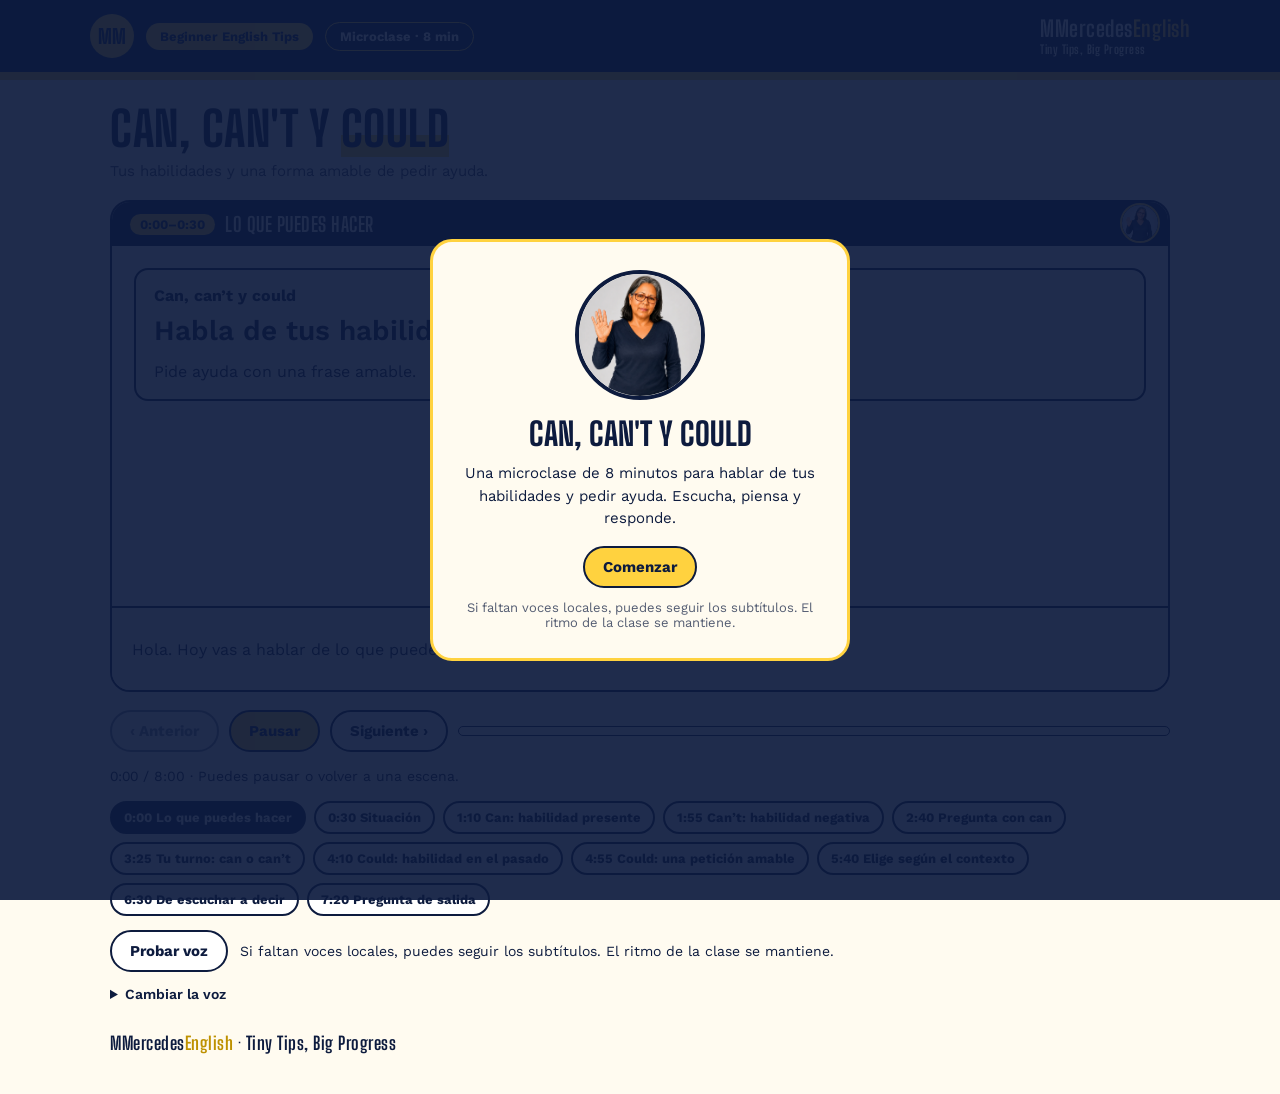
==== microclase-can-cant-could.html @ 2022a61c "Crear microclase Beginner de can, can't y could" ====
<!DOCTYPE html>
<html lang="es"><head><meta charset="UTF-8"><meta name="viewport" content="width=device-width,initial-scale=1">
<title>Microclase: Can, can't y could | MMercedesEnglish</title>
<meta name="description" content="Microclase Beginner de 8 minutos: habilidades con can y can't, y dos usos de could.">
<style>
  :root{
    --navy:#0D1B3E;
    --navy-2:#0D1B3E;
    --yellow:#FFD23F;
    --gold:#BE9100;
    --cream:#FFFBF0;
    --white:#FFFFFF;
  }
  *{box-sizing:border-box;margin:0;padding:0}
  body{
    font-family:'Work Sans',system-ui,sans-serif;
    background:var(--cream);
    color:var(--navy);
    min-height:100vh;
    display:flex;flex-direction:column;align-items:center;
    padding:0 0 40px;
  }
  .topbar{width:100%;background:var(--navy);border-bottom:8px solid var(--yellow);padding:14px 20px}
  .topbar-in{max-width:1100px;margin:0 auto;display:flex;align-items:center;gap:12px;flex-wrap:wrap}
  .mm{width:44px;height:44px;border-radius:50%;background:var(--yellow);color:var(--navy);
      display:grid;place-items:center;font:800 20px 'Big Shoulders Display',sans-serif;letter-spacing:.5px}
  .pill{background:var(--yellow);color:var(--navy);font-weight:700;font-size:13px;padding:6px 14px;border-radius:999px}
  .pill.alt{background:transparent;color:var(--white);border:1.5px solid var(--yellow)}
  .brand{margin-left:auto;font:700 22px 'Big Shoulders Display',sans-serif;color:var(--white);letter-spacing:.5px}
  .brand b{color:var(--yellow);font-weight:700}

  main{width:100%;max-width:1100px;padding:24px 20px 0}
  h1{font:800 clamp(30px,5vw,48px)/1.05 'Big Shoulders Display',sans-serif;text-transform:uppercase;letter-spacing:.5px}
  h1 span{background:linear-gradient(transparent 62%,var(--yellow) 62%)}
  .sub{margin-top:8px;font-size:15px;opacity:.8}

  .stage{margin-top:20px;display:block;position:relative}

  /* Avatar: círculo pequeño dentro de la barra de título, sin movimiento. Crece solo cuando se reproduce una toma en video. */
  .avatar-card{position:absolute;right:10px;top:3px;z-index:5;width:40px;height:40px;border-radius:50%;
      background:var(--navy);border:2px solid var(--yellow);overflow:hidden}
  .avatar-card img{display:block;width:100%;height:100%;border-radius:50%;object-fit:cover;object-position:50% 9%}
  .avatar-card .tag,.avatar-card .seal{display:none}
  .avatar-card.hasvid{position:fixed;right:16px;bottom:16px;top:auto;width:min(300px,78vw);height:auto;padding:8px;border-radius:18px;
      box-shadow:0 10px 30px rgba(13,27,62,.35)}

  .screen{background:var(--white);border-radius:20px;border:2px solid var(--navy);min-height:430px;display:flex;flex-direction:column;overflow:hidden}
  .screen-head{background:var(--navy);color:var(--white);display:flex;align-items:center;gap:10px;padding:10px 60px 10px 18px;min-height:25px}
  .screen-head .time{background:var(--yellow);color:var(--navy);font-weight:700;font-size:13px;padding:3px 10px;border-radius:999px}
  .screen-head .ttl{font:700 20px 'Big Shoulders Display',sans-serif;letter-spacing:.5px;text-transform:uppercase}
  .panel{flex:1;padding:22px;display:flex;flex-direction:column;gap:14px;justify-content:center}
  .caption{min-height:84px;background:var(--cream);border-top:2px solid var(--navy);padding:14px 20px;font-size:16px;line-height:1.45;display:flex;align-items:center}
  .caption.en{font:italic 600 21px/1.35 'Lora',serif;background:var(--yellow)}
  .caption.wait{background:var(--navy);color:var(--white)}

  .big{font:800 clamp(30px,4.6vw,46px)/1.05 'Big Shoulders Display',sans-serif;text-transform:uppercase}
  .big em{font-style:normal;background:var(--yellow);padding:0 8px;border-radius:6px}
  .lead{font-size:17px;line-height:1.5}
  .goals{display:grid;gap:10px;margin-top:4px}
  .goal{display:flex;gap:12px;align-items:center;background:var(--cream);border-left:6px solid var(--yellow);border-radius:10px;padding:12px 14px;font-weight:600}
  .goal i{font:800 22px 'Big Shoulders Display',sans-serif;background:var(--navy);color:var(--yellow);width:34px;height:34px;border-radius:50%;display:grid;place-items:center;font-style:normal;flex:none}

  .dlg{display:grid;gap:10px}
  .line{display:flex;gap:10px;align-items:flex-start;opacity:.18;transform:translateY(6px);transition:.35s}
  .line.show{opacity:1;transform:none}
  .line.on .bub{outline:3px solid var(--yellow)}
  .who{flex:none;width:34px;height:34px;border-radius:50%;background:var(--navy);color:var(--yellow);font:800 18px 'Big Shoulders Display',sans-serif;display:grid;place-items:center}
  .line.b .who{background:var(--yellow);color:var(--navy)}
  .bub{background:var(--cream);border:2px solid var(--navy);border-radius:4px 16px 16px 16px;padding:10px 14px;font:italic 600 19px/1.3 'Lora',serif}
  .line.b .bub{background:var(--white);border-radius:16px 4px 16px 16px}
  .blur{filter:blur(7px);transition:filter .5s}
  .blur.clear{filter:none}
  .hint{display:inline-block;background:var(--navy);color:var(--white);font-size:12px;font-weight:600;padding:3px 10px;border-radius:999px;margin-left:8px;font-family:'Work Sans',sans-serif;font-style:normal}

  .note{background:var(--cream);border:2px dashed var(--gold);border-radius:12px;padding:12px 14px;font-size:15px;line-height:1.45;opacity:0;transition:.4s}
  .note.show{opacity:1}
  .note b.tip{font:italic 700 15px 'Lora',serif;color:var(--gold)}

  .phrase{display:flex;flex-wrap:wrap;gap:8px}
  .seg{flex:1 1 150px;border:2px solid var(--navy);border-radius:14px;overflow:hidden;opacity:.35;transition:.3s}
  .seg.on{opacity:1;box-shadow:0 0 0 4px var(--yellow)}
  .seg .w{background:var(--navy);color:var(--white);font:italic 600 22px 'Lora',serif;padding:10px 14px}
  .seg .d{padding:8px 14px;font-size:14px;font-weight:500;background:var(--white)}
  .seg:nth-child(2) .w{background:var(--yellow);color:var(--navy)}
  .seg:nth-child(3) .w{background:var(--navy-2)}
  .trans{font-size:20px;font-weight:600;opacity:0;transition:.4s}
  .trans.show{opacity:1}
  .trans span{background:var(--yellow);padding:0 6px;border-radius:4px}

  .listen{display:flex;align-items:center;gap:12px;background:var(--navy);color:var(--white);border-radius:14px;padding:14px 16px}
  .wave{display:flex;gap:4px;align-items:center;height:30px}
  .wave i{display:block;width:5px;height:8px;border-radius:3px;background:var(--yellow)}
  .listening .wave i{animation:wv .8s ease-in-out infinite}
  .wave i:nth-child(2n){animation-delay:.15s}.wave i:nth-child(3n){animation-delay:.3s}
  @keyframes wv{50%{height:28px}}
  .secret{font:italic 600 20px 'Lora',serif;background:var(--cream);border:2px solid var(--navy);border-radius:12px;padding:12px 14px;opacity:0;transition:.4s}
  .secret.show{opacity:1}
  .q{font-weight:700;font-size:18px;opacity:0;transition:.4s}
  .q.show{opacity:1}

  .count{display:none;align-items:center;gap:14px;font-weight:700}
  .count.on{display:flex}
  .ring{width:54px;height:54px;border-radius:50%;background:conic-gradient(var(--yellow) var(--p,0%),#FFFBF0 0);display:grid;place-items:center;transition:--p 1s linear}
  .ring b{width:42px;height:42px;border-radius:50%;background:var(--white);display:grid;place-items:center;font:800 22px 'Big Shoulders Display',sans-serif}

  .steps2{display:grid;grid-template-columns:1fr 1fr;gap:10px}
  @media(max-width:520px){.steps2{grid-template-columns:1fr}}
  .st{background:var(--navy);color:var(--white);border-radius:14px;padding:14px}
  .st b{display:block;font:800 26px 'Big Shoulders Display',sans-serif;color:var(--yellow)}

  .controls{margin-top:18px;display:flex;align-items:center;gap:10px;flex-wrap:wrap}
  button{font:700 15px 'Work Sans',sans-serif;border:2px solid var(--navy);background:var(--white);color:var(--navy);border-radius:999px;padding:10px 18px;cursor:pointer}
  button:hover{background:var(--cream)}
  button.main{background:var(--yellow)}
  button.main:hover{background:#FFD23F}
  .bar{flex:1;min-width:160px;height:10px;background:#FFFBF0;border-radius:999px;overflow:hidden}
  .bar i{display:block;height:100%;width:0;background:var(--navy);transition:width .4s}
  .chips{margin-top:14px;display:flex;gap:8px;flex-wrap:wrap}
  .chip{font-size:13px;padding:7px 12px}
  .chip.cur{background:var(--navy);color:var(--white)}
  .chip small{opacity:.7;font-weight:500;margin-right:4px}

  .start{position:fixed;inset:0;background:rgba(13,27,62,.92);display:grid;place-items:center;z-index:10;padding:20px}
  .start.hide{display:none}
  .start-in{background:var(--cream);border-radius:22px;border:3px solid var(--yellow);padding:28px;max-width:420px;text-align:center}
  .start-in img{width:130px;height:130px;object-fit:cover;object-position:50% 14%;border-radius:50%;border:4px solid var(--navy);margin-bottom:14px}
  .start-in h2{font:800 32px/1 'Big Shoulders Display',sans-serif;text-transform:uppercase;margin-bottom:8px}
  .start-in p{font-size:15px;line-height:1.5;margin-bottom:16px}
  .nov{font-size:13px;margin-top:12px;opacity:.7}
  .voz{margin-top:14px;font-size:14px}.voz summary{cursor:pointer;font-weight:600}.voz label{display:block;margin-top:8px}.voz select{font:inherit;padding:6px 8px;border:2px solid var(--navy);border-radius:8px;background:var(--white);color:var(--navy);max-width:100%}
  .panel.fx{animation:sceneIn .5s ease both}
  @keyframes sceneIn{from{opacity:0;transform:translateX(18px)}to{opacity:1;transform:none}}
  @media (prefers-reduced-motion:reduce){.panel.fx{animation:none}}
  .avatar-card video{display:none;width:100%;height:auto;aspect-ratio:1122/1402;border-radius:12px;object-fit:cover;background:#0D1B3E}
  .avatar-card.hasvid video{display:block}
  .avatar-card.hasvid img.photo{display:none}
  #rec{margin-top:26px;border:3px solid var(--yellow);border-radius:16px;background:var(--white);padding:16px 18px}
  #rec h2{font:800 26px 'Big Shoulders Display',sans-serif;text-transform:uppercase;margin-bottom:6px}
  #rec p{font-size:14px;line-height:1.5;margin-bottom:10px}
  #rec .rtop{display:flex;gap:10px;align-items:center;flex-wrap:wrap;margin:10px 0}
  #rec details{border-top:1px solid #FFFBF0;padding:8px 0}
  #rec summary{cursor:pointer;font-weight:700}
  .rrow{display:grid;grid-template-columns:1fr auto;gap:8px;align-items:center;padding:8px 0;border-bottom:1px dotted #BE9100}
  .rrow .rt{font-size:14px;line-height:1.4;min-width:0}
  .rrow .rt i{font-family:'Lora',serif}
  .rrow .rb{display:flex;gap:6px;align-items:center;flex-wrap:wrap;justify-content:flex-end}
  .rrow button{padding:6px 12px;font-size:13px}
  .rrow .ok{font-weight:700;font-size:13px}
  .rrow.rec{background:var(--yellow)}
  .vbox{margin-top:14px;display:flex;gap:12px;align-items:center;flex-wrap:wrap}#vstatus{font-size:14px;flex:1;min-width:200px}#vstatus.warn{font-weight:700}
  footer{margin-top:30px;font:700 18px 'Big Shoulders Display',sans-serif;letter-spacing:.5px}
  footer b{color:var(--gold)}

  .lesson-block{background:var(--cream);border:2px solid var(--navy);border-radius:14px;padding:16px 18px;min-width:0}
  .lesson-block[hidden]{display:none}.lesson-block .label{font:700 16px 'Work Sans',sans-serif;margin-bottom:8px}
  .lesson-block .expression{font:italic 600 clamp(22px,3vw,32px)/1.3 'Lora',serif;overflow-wrap:anywhere}
  .lesson-block.es .expression{font:600 clamp(20px,3vw,28px)/1.3 'Work Sans',sans-serif}
  .lesson-block .detail{font:400 16px/1.45 'Work Sans',sans-serif;margin-top:10px}
  .lesson-block.tip .label{font:400 22px 'Nothing You Could Do',cursive;color:var(--gold)}
  .lesson-block.tip{border:2px dashed var(--gold)}
  .screen-head{flex-wrap:wrap}.screen-head .ttl{flex:1;min-width:100px}
  .panel{justify-content:flex-start;min-height:360px}.panel>*{flex-shrink:0}
  .start-in{width:100%;max-height:calc(100vh - 40px);overflow:auto}
  .start-in p{margin-top:12px}.tagline{font-size:12px;color:var(--white)}
  button:focus-visible,select:focus-visible,summary:focus-visible{outline:3px solid var(--gold);outline-offset:4px}
  button:disabled{opacity:.5;cursor:default}.timing{margin-top:14px;font-size:14px;line-height:1.5}
  #elapsed{font-variant-numeric:tabular-nums}.bar{border:1px solid var(--navy)}
  [hidden]{display:none!important}.sub i{font-family:'Lora',serif}
  @media(max-width:520px){main{padding:18px 14px 0}.topbar{padding:12px 14px}.brand{margin-left:0;width:100%}.panel{padding:16px}.screen-head{padding-left:12px}.controls{gap:8px}.controls button{padding:10px 13px}.bar{flex-basis:100%}.caption{overflow-wrap:anywhere}.rrow{grid-template-columns:1fr}.rrow .rb{justify-content:flex-start}}
  @media(prefers-reduced-motion:reduce){*,*::before,*::after{animation:none!important;transition:none!important}}

@font-face{font-family:'Big Shoulders Display';font-style:normal;font-weight:800;font-display:swap;src:url([data-uri]) format('woff2')}
@font-face{font-family:'Big Shoulders Display';font-style:normal;font-weight:700;font-display:swap;src:url([data-uri]) format('woff2')}
@font-face{font-family:'Work Sans';font-style:normal;font-weight:400;font-display:swap;src:url([data-uri]) format('woff2')}
@font-face{font-family:'Work Sans';font-style:normal;font-weight:600;font-display:swap;src:url([data-uri]) format('woff2')}
@font-face{font-family:'Work Sans';font-style:normal;font-weight:700;font-display:swap;src:url([data-uri]) format('woff2')}
@font-face{font-family:'Lora';font-style:italic;font-weight:600;font-display:swap;src:url([data-uri]) format('woff2')}
@font-face{font-family:'Nothing You Could Do';font-style:normal;font-weight:400;font-display:swap;src:url([data-uri]) format('woff2')}</style></head><body>
<div class="start" id="start"><div class="start-in">
<img src="microclase-can-cant-could-avatar.webp" alt="Mercedes, profesora de MMercedesEnglish">
<h2>Can, can't y could</h2><p>Una microclase de 8 minutos para hablar de tus habilidades y pedir ayuda. Escucha, piensa y responde.</p>
<button class="main" id="go" type="button">Comenzar</button><div class="nov" id="novoice"></div></div></div>
<div class="topbar"><div class="topbar-in"><div class="mm">MM</div><span class="pill">Beginner English Tips</span><span class="pill alt">Microclase · 8 min</span><div class="brand">MMercedes<b>English</b><div class="tagline">Tiny Tips, Big Progress</div></div></div></div>
<main><h1>Can, can't y <span>could</span></h1><p class="sub">Tus habilidades y una forma amable de pedir ayuda.</p>
<div class="stage"><div class="avatar-card" id="avatar"><img class="photo" src="microclase-can-cant-could-avatar.webp" alt="Mercedes"></div>
<div class="screen"><div class="screen-head"><span class="time" id="time"></span><span class="ttl" id="ttl"></span></div><div class="panel" id="panel"></div><div class="caption" id="cap" aria-live="polite" aria-atomic="true"></div></div>
<div class="controls"><button id="prev" type="button">‹ Anterior</button><button class="main" id="play" type="button">Pausar</button><button id="next" type="button">Siguiente ›</button><div class="bar" role="progressbar" aria-label="Avance de la microclase" aria-valuemin="0" aria-valuemax="480" aria-valuenow="0"><i id="bar"></i></div></div>
<p class="timing"><span id="elapsed">0:00</span> / 8:00 · Puedes pausar o volver a una escena.</p>
<nav class="chips" id="chips" aria-label="Escenas"></nav><div class="vbox"><button id="vtest" type="button">Probar voz</button><span id="vstatus" role="status"></span></div>
<details class="voz"><summary>Cambiar la voz</summary><label>Español <select id="vses"></select></label><label>Inglés <select id="vsen"></select></label></details>
</div>
<section id="rec" hidden><h2>Modo grabación (solo docente)</h2><p>Graba cada línea con tu voz. Habla con calma y deja un segundo de silencio antes y después. Las grabaciones quedan en este navegador. Al terminar, descarga el archivo .zip.</p><div class="rtop"><strong id="rcount"></strong><button id="rzip" class="main" type="button">Descargar grabaciones (.zip)</button><button id="rclear" type="button">Borrar todas</button></div><div id="rlist"></div></section>
<footer>MMercedes<b>English</b> · Tiny Tips, Big Progress</footer></main>
<script>
'use strict';
const SLUG='can-cant-could';
const SCENES = [{"ttl":"Lo que puedes hacer","duration":30,"blocks":[{"label":"Can, can’t y could","text":"Habla de tus habilidades.","detail":"Pide ayuda con una frase amable.","kind":"es","reveal":0}],"steps":[{"at":0,"es":"Hola. Hoy vas a hablar de lo que puedes hacer y pedir ayuda en inglés.","key":"0-0-es"},{"at":9,"es":"Usarás can y can’t para el presente. También conocerás dos usos de could.","key":"0-1-es"},{"at":20,"es":"Escucha los ejemplos. Cuando aparezca tu turno, piensa y responde en voz alta.","key":"0-2-es"},{"at":27,"wait":3,"label":"Piensa en algo que sabes hacer","key":"0-3-es"}],"start":0,"end":30,"time":"0:00–0:30"},{"ttl":"Situación","duration":40,"blocks":[{"label":"Una caja pesada","text":"Can you help me?","detail":"¿Puedes ayudarme?","kind":"en","reveal":0},{"label":"Tu respuesta","text":"Yes, I can.","detail":"Sí, puedo.","kind":"en","reveal":18}],"steps":[{"at":0,"es":"Imagina que llevas una caja pesada. Necesitas ayuda y haces esta pregunta.","key":"1-0-es"},{"at":9,"en":"Can you help me?","voice":"quiet","rate":1.1,"key":"1-1-en"},{"at":14,"wait":4,"label":"¿Qué te está pidiendo?","key":"1-2-es"},{"at":18,"es":"Te pide ayuda. Puedes responder así.","key":"1-3-es"},{"at":23,"en":"Yes, I can.","key":"1-4-en"},{"at":29,"es":"Can aparece en la pregunta y en la respuesta. Ahora mira cómo funciona.","key":"1-5-es"},{"at":37,"wait":3,"label":"Vuelve a leer el diálogo","key":"1-6-es"}],"start":30,"end":70,"time":"0:30–1:10"},{"ttl":"Can: habilidad presente","duration":45,"blocks":[{"label":"Algo que sabes hacer","text":"I can swim.","detail":"Sé nadar.","kind":"en","reveal":0},{"label":"La forma del verbo","text":"She can swim.","detail":"Después de can, usa el verbo sin to y sin -s.","kind":"en","reveal":19},{"label":"Tip Mercedes","text":"Can","detail":"En una respuesta corta, can suele sonar claro.","kind":"tip","reveal":33}],"steps":[{"at":0,"es":"Can expresa una habilidad en el presente. Si sabes nadar, puedes decir:","key":"2-0-es"},{"at":9,"en":"I can swim.","key":"2-1-en"},{"at":14,"wait":5,"label":"Repite la frase","key":"2-2-es"},{"at":19,"es":"Con she también usas can swim. Swim queda igual: sin to y sin ese final.","key":"2-3-es"},{"at":28,"en":"She can swim.","key":"2-4-en"},{"at":33,"es":"En una respuesta corta, can suele sonar claro. Escucha y repite.","key":"2-5-es"},{"at":39,"en":"Yes, I can.","key":"2-6-en"},{"at":42,"wait":3,"label":"Repite: Yes, I can.","key":"2-7-es"}],"start":70,"end":115,"time":"1:10–1:55"},{"ttl":"Can’t: habilidad negativa","duration":45,"blocks":[{"label":"Algo que no sabes hacer","text":"I can’t drive.","detail":"No sé conducir.","kind":"en","reveal":0},{"label":"La forma completa","text":"I cannot drive.","detail":"Can’t es la contracción de cannot.","kind":"en","reveal":20},{"label":"Tip Mercedes","text":"Can’t","detail":"Modelo de inglés estadounidense. Escucha la consonante final.","kind":"tip","reveal":32}],"steps":[{"at":0,"es":"Para una habilidad que no tienes, usa can’t. El verbo también queda en forma base.","key":"3-0-es"},{"at":10,"en":"I can’t drive.","key":"3-1-en"},{"at":14,"wait":6,"label":"Repite sin añadir to","key":"3-2-es"},{"at":20,"es":"Can’t es la contracción de cannot. Las dos formas expresan la misma idea.","key":"3-3-es"},{"at":28,"en":"I cannot drive.","key":"3-4-en"},{"at":32,"es":"En este modelo estadounidense, escucha la consonante final de can’t. Presta atención al contraste.","key":"3-5-es"},{"at":39,"en":"I can drive. I can’t drive.","key":"3-6-en"},{"at":43,"wait":2,"label":"Observa el contraste","key":"3-7-es"}],"start":115,"end":160,"time":"1:55–2:40"},{"ttl":"Pregunta con can","duration":45,"blocks":[{"label":"La pregunta","text":"Can you swim?","detail":"¿Sabes nadar?","kind":"en","reveal":0},{"label":"Una respuesta corta","text":"Yes, I can. / No, I can’t.","detail":"Responde según lo que sea verdad para ti.","kind":"en","reveal":24}],"steps":[{"at":0,"es":"Para preguntar por una habilidad, pon can antes de la persona. No necesitas do.","key":"4-0-es"},{"at":10,"en":"Can you swim?","key":"4-1-en"},{"at":14,"wait":6,"label":"Responde según tu experiencia","key":"4-2-es"},{"at":20,"es":"Puedes dar una respuesta corta. Escucha las dos opciones.","key":"4-3-es"},{"at":24,"en":"Yes, I can.","key":"4-4-en"},{"at":29,"en":"No, I can’t.","key":"4-5-en"},{"at":34,"es":"Para preguntar por ella, también pones can al inicio.","key":"4-6-es"},{"at":40,"en":"Can she swim?","key":"4-7-en"},{"at":43,"wait":2,"label":"Lee la pregunta","key":"4-8-es"}],"start":160,"end":205,"time":"2:40–3:25"},{"ttl":"Tu turno: can o can’t","duration":45,"blocks":[{"label":"Elige según la situación","text":"I ___ swim.","detail":"Sabes nadar.","kind":"en","reveal":0},{"label":"Respuesta","text":"I can swim.","detail":"Can expresa la habilidad que tienes.","kind":"en","reveal":19},{"label":"Ahora cambia la idea","text":"I can’t swim.","detail":"No sabes nadar.","kind":"en","reveal":34}],"steps":[{"at":0,"es":"Sabes nadar. Completa la frase con can o can’t.","key":"5-0-es"},{"at":8,"wait":8,"label":"Di la frase completa","key":"5-1-es"},{"at":16,"es":"Si sabes nadar, esta es la respuesta.","key":"5-2-es"},{"at":19,"en":"I can swim.","key":"5-3-en"},{"at":24,"es":"Ahora imagina que no sabes nadar. Cambia la frase.","key":"5-4-es"},{"at":29,"wait":5,"label":"Di la nueva frase","key":"5-5-es"},{"at":34,"en":"I can’t swim.","key":"5-6-en"},{"at":39,"es":"Can y can’t dejan el verbo igual. Lo que cambia es el significado.","key":"5-7-es"}],"start":205,"end":250,"time":"3:25–4:10"},{"ttl":"Could: habilidad en el pasado","duration":45,"blocks":[{"label":"Una habilidad de antes","text":"When I was ten, I could swim.","detail":"Cuando tenía diez años, sabía nadar.","kind":"en","reveal":0},{"label":"La idea clave","text":"Could + verbo en forma base","detail":"Aquí could expresa una habilidad pasada.","kind":"es","reveal":22},{"label":"Tip Mercedes","text":"Could","detail":"La l no se pronuncia.","kind":"tip","reveal":34}],"steps":[{"at":0,"es":"Could puede expresar una habilidad general en el pasado. Por ejemplo, algo que sabías hacer de niño.","key":"6-0-es"},{"at":11,"en":"When I was ten, I could swim.","key":"6-1-en"},{"at":18,"wait":4,"label":"¿Habla de ahora o de antes?","key":"6-2-es"},{"at":22,"es":"Habla de antes: cuando tenía diez años. Después de could, swim sigue en forma base.","key":"6-3-es"},{"at":34,"es":"En could, la ele no se pronuncia. Escucha y repite.","key":"6-4-es"},{"at":40,"en":"Could.","key":"6-5-en"},{"at":42,"wait":3,"label":"Repite: could","key":"6-6-es"}],"start":250,"end":295,"time":"4:10–4:55"},{"ttl":"Could: una petición amable","duration":45,"blocks":[{"label":"Para pedir ayuda","text":"Could you help me, please?","detail":"¿Podrías ayudarme, por favor?","kind":"en","reveal":0},{"label":"El contexto te orienta","text":"La ayuda se pide ahora.","detail":"En esta petición, could no habla del pasado.","kind":"es","reveal":22}],"steps":[{"at":0,"es":"Could también sirve para pedir algo de forma amable. Imagina que necesitas ayuda ahora.","key":"7-0-es"},{"at":10,"en":"Could you help me, please?","key":"7-1-en"},{"at":16,"wait":6,"label":"Repite la petición","key":"7-2-es"},{"at":22,"es":"En esta pregunta, could no habla del pasado. Hace la petición más amable.","key":"7-3-es"},{"at":31,"es":"Can you help me? también es una petición válida. Could suele sonar más cortés.","key":"7-4-es"},{"at":40,"en":"Could you help me, please?","key":"7-5-en"}],"start":295,"end":340,"time":"4:55–5:40"},{"ttl":"Elige según el contexto","duration":50,"blocks":[{"label":"Completa","text":"When I was ten, I ___ swim.","detail":"Habilidad general en el pasado.","kind":"en","reveal":0},{"label":"Respuesta","text":"When I was ten, I could swim.","detail":"Could sitúa esta habilidad en el pasado.","kind":"en","reveal":19},{"label":"Una petición ahora","text":"Could you help me, please?","detail":"Aquí could suaviza la petición.","kind":"en","reveal":39}],"steps":[{"at":0,"es":"Completa esta frase sobre una habilidad del pasado. Elige can o could.","key":"8-0-es"},{"at":9,"wait":7,"label":"Di la frase completa","key":"8-1-es"},{"at":16,"es":"La referencia a los diez años nos sitúa en el pasado.","key":"8-2-es"},{"at":19,"en":"When I was ten, I could swim.","key":"8-3-en"},{"at":27,"es":"Ahora necesitas ayuda. Pídela de forma amable con could.","key":"8-4-es"},{"at":34,"wait":5,"label":"Haz tu petición en voz alta","key":"8-5-es"},{"at":39,"en":"Could you help me, please?","key":"8-6-en"},{"at":45,"es":"La misma palabra puede tener otro uso según el contexto.","key":"8-7-es"}],"start":340,"end":390,"time":"5:40–6:30"},{"ttl":"De escuchar a decir","duration":50,"blocks":[{"label":"Tu habilidad","text":"I can… / I can’t…","detail":"Elige algo que sea verdad para ti.","kind":"en","reveal":0},{"label":"Un ejemplo posible","text":"I can cook. I can’t drive.","detail":"Sé cocinar. No sé conducir.","kind":"en","reveal":21},{"label":"Pide ayuda","text":"Could you help me, please?","detail":"Practica la petición completa.","kind":"en","reveal":39}],"steps":[{"at":0,"es":"Di una habilidad que tienes y otra que todavía no tienes. Usa can y can’t.","key":"9-0-es"},{"at":10,"wait":8,"label":"Di tus propias frases","key":"9-1-es"},{"at":18,"es":"Estas son respuestas de ejemplo. Las tuyas pueden ser diferentes.","key":"9-2-es"},{"at":21,"en":"I can cook. I can’t drive.","key":"9-3-en"},{"at":29,"es":"Ahora pide ayuda con could y please.","key":"9-4-es"},{"at":34,"wait":5,"label":"Di tu petición","key":"9-5-es"},{"at":39,"en":"Could you help me, please?","key":"9-6-en"},{"at":45,"es":"Si necesitas repetir alguna escena, puedes elegirla abajo.","key":"9-7-es"}],"start":390,"end":440,"time":"6:30–7:20"},{"ttl":"Pregunta de salida","duration":40,"blocks":[{"label":"Corrige la frase","text":"She can to swim.","detail":"Después de can, revisa la forma del verbo.","kind":"en","reveal":0},{"label":"Respuesta","text":"She can swim.","detail":"El verbo va sin to.","kind":"en","reveal":18},{"label":"Lo que te llevas","text":"Tus habilidades","detail":"Could: habilidad pasada o petición amable.","kind":"es","reveal":28}],"steps":[{"at":0,"es":"Para terminar, corrige esta frase. Hay una palabra que sobra.","key":"10-0-es"},{"at":7,"en":"She can to swim.","key":"10-1-en"},{"at":11,"wait":7,"label":"Di la frase corregida","key":"10-2-es"},{"at":18,"en":"She can swim.","key":"10-3-en"},{"at":23,"es":"Quitamos to. El verbo queda en forma base.","key":"10-4-es"},{"at":28,"es":"Hoy usaste can y can’t para tus habilidades. Conociste could para el pasado y para pedir ayuda.","key":"10-5-es"},{"at":38,"es":"Hasta la próxima.","key":"10-6-es"}],"start":440,"end":480,"time":"7:20–8:00"}];

const $=id=>document.getElementById(id), synth=window.speechSynthesis;
let voices={es:null,en:null}, voiceLists={es:[],en:[]}, idbp=null, curAudio=null, curURL=null;
let idx=0, elapsed=0, anchor=0, playing=false, lastCue=-1, complete=false, audioToken=0;
const fmt=t=>Math.floor(t/60)+':'+String(Math.floor(t%60)).padStart(2,'0');
function setStatus(text){$('vstatus').textContent=text;}
function pickVoices(){
 for(const lang of ['es','en']){
  const previous=voices[lang];
  voiceLists[lang]=synth?synth.getVoices().filter(v=>v.localService&&v.lang.toLowerCase().startsWith(lang)).sort((a,b)=>Number(b.lang.toLowerCase()===(lang==='en'?'en-us':'es-mx'))-Number(a.lang.toLowerCase()===(lang==='en'?'en-us':'es-mx'))):[];
  voices[lang]=voiceLists[lang].includes(previous)?previous:(voiceLists[lang][0]||null);
  const select=$(lang==='es'?'vses':'vsen');select.replaceChildren();
  if(!voiceLists[lang].length){const o=document.createElement('option');o.textContent='Sin voz local disponible';select.append(o);select.disabled=true;}
  else{select.disabled=false;voiceLists[lang].forEach((v,i)=>{const o=document.createElement('option');o.value=i;o.textContent=v.name+' ('+v.lang+')';select.append(o);});select.value=voiceLists[lang].indexOf(voices[lang]);}
  select.onchange=()=>{voices[lang]=voiceLists[lang][Number(select.value)];stopAll();};
 }
 const warning=(!voices.es||!voices.en)?'Si faltan voces locales, puedes seguir los subtítulos. El ritmo de la clase se mantiene.':'';
 $('novoice').textContent=warning;
 setStatus(warning||'Se usarán las voces locales de tu dispositivo.');
}
function stopAll(){audioToken++;if(synth)synth.cancel();if(curAudio){curAudio.pause();curAudio=null;}if(curURL){URL.revokeObjectURL(curURL);curURL=null;}}
async function speakCue(c,key){
 stopAll();const ticket=audioToken;
 const blob=await idbGet(key);if(ticket!==audioToken)return;
 if(blob){curURL=URL.createObjectURL(blob);curAudio=new Audio(curURL);curAudio.volume=c.voice==='quiet'?.3:1;curAudio.play().catch(()=>setStatus('No se pudo reproducir la grabación. Sigue el subtítulo.'));return;}
 const lang=c.en?'en':'es',text=c.en||c.es;
 if(!text||!synth||!voices[lang])return;
 const u=new SpeechSynthesisUtterance(text);u.voice=voices[lang];u.lang=voices[lang].lang;u.rate=c.rate||(lang==='en'?.85:.95);u.volume=c.voice==='quiet'?.3:1;
 u.onerror=e=>{if(!['canceled','interrupted'].includes(e.error))setStatus('No se pudo usar esta voz. Sigue el subtítulo o elige otra voz local.');};synth.speak(u);
}
function drawScene(){
 const sc=SCENES[idx];$('time').textContent=sc.time;$('ttl').textContent=sc.ttl;$('panel').replaceChildren();
 sc.blocks.forEach((b,k)=>{const card=document.createElement('section');card.className='lesson-block '+b.kind;card.id='block-'+k;
 const label=document.createElement('h2');label.className='label';label.textContent=b.label;
 const text=document.createElement('p');text.className='expression';text.textContent=b.text;if(b.kind==='en'||b.kind==='tip')text.lang='en';
 const detail=document.createElement('p');detail.className='detail';detail.textContent=b.detail;card.append(label,text,detail);card.hidden=elapsed<b.reveal;$('panel').append(card);});
 document.querySelectorAll('.chip').forEach((c,k)=>{c.classList.toggle('cur',k===idx);if(k===idx)c.setAttribute('aria-current','step');else c.removeAttribute('aria-current');});
 $('prev').disabled=idx===0;$('next').disabled=idx===SCENES.length-1;lastCue=-1;
}
function paint(){
 const sc=SCENES[idx];sc.blocks.forEach((b,k)=>$('block-'+k).hidden=elapsed<b.reveal);
 const total=complete?480:sc.start+elapsed;$('elapsed').textContent=fmt(total);$('bar').style.width=(total/480*100)+'%';document.querySelector('.bar').setAttribute('aria-valuenow',Math.floor(total));
 let current=0;sc.steps.forEach((c,k)=>{if(c.at<=elapsed)current=k;});const c=sc.steps[current];
 if(lastCue!==current){lastCue=current;const cap=$('cap');cap.className='caption'+(c.en?' en':c.wait?' wait':'');cap.lang=c.en?'en':'es';cap.textContent=c.es||c.en||c.label||'';if(playing&&(c.es||c.en))speakCue(c,c.key);else stopAll();}
 if(c.wait){$('cap').textContent=c.label+' · '+Math.max(0,Math.ceil(c.at+c.wait-elapsed))+' s';}
}
function update(){if(!playing)return;let now=performance.now();elapsed=(now-anchor)/1000;
 while(elapsed>=SCENES[idx].duration){const duration=SCENES[idx].duration;
  if(idx===SCENES.length-1){elapsed=duration;playing=false;complete=true;stopAll();paint();$('play').textContent='Repetir';$('cap').textContent='Microclase completa. Repítela cuando quieras.';return;}
  elapsed-=duration;anchor+=duration*1000;idx++;stopAll();drawScene();
 }paint();}
function jump(i){stopAll();idx=i;elapsed=0;complete=false;anchor=performance.now();playing=true;$('start').classList.add('hide');$('play').textContent='Pausar';drawScene();paint();}
function pause(){update();if(!playing)return;playing=false;stopAll();$('play').textContent='Continuar';}
SCENES.forEach((s,k)=>{const b=document.createElement('button');b.type='button';b.className='chip';b.textContent=fmt(s.start)+' '+s.ttl;b.onclick=()=>jump(k);$('chips').append(b);});
$('go').onclick=()=>jump(0);
$('play').onclick=()=>{if(complete){jump(0);return;}if(playing){pause();return;}playing=true;anchor=performance.now()-elapsed*1000;lastCue=-1;$('play').textContent='Pausar';paint();};
$('prev').onclick=()=>jump(Math.max(0,idx-1));$('next').onclick=()=>jump(Math.min(SCENES.length-1,idx+1));
$('vtest').onclick=()=>{pause();setStatus('La clase está pausada mientras pruebas la voz.');const lang=voices.en?'en':'es';speakCue({[lang]:lang==='en'?'Could you help me, please?':'Hola, esta es la voz en español.'},'voice-test');};
if(synth){synth.addEventListener('voiceschanged',pickVoices);}pickVoices();drawScene();paint();setInterval(update,100);
window.addEventListener('pagehide',stopAll);
function openDb(){
  if(idbp) return idbp;
  idbp=new Promise(res=>{
    try{
      const r=indexedDB.open('microclase-'+SLUG+'-voz',1);
      r.onupgradeneeded=()=>r.result.createObjectStore('clips');
      r.onsuccess=()=>res(r.result); r.onerror=()=>res(null);
    }catch(e){ res(null); }
  });
  return idbp;
}
async function idbGet(key){
  const d=await openDb(); if(!d) return null;
  return new Promise(res=>{ try{ const q=d.transaction('clips').objectStore('clips').get(key); q.onsuccess=()=>res(q.result||null); q.onerror=()=>res(null); }catch(e){ res(null); } });
}
async function idbPut(key,blob){
  const d=await openDb(); if(!d) return;
  return new Promise(res=>{ try{ const t=d.transaction('clips','readwrite'); t.objectStore('clips').put(blob,key); t.oncomplete=()=>res(); t.onerror=()=>res(); t.onabort=()=>res(); }catch(e){ res(); } });
}
async function idbDel(key){
  const d=await openDb(); if(!d) return;
  return new Promise(res=>{ try{ const t=d.transaction('clips','readwrite'); t.objectStore('clips').delete(key); t.oncomplete=()=>res(); t.onerror=()=>res(); t.onabort=()=>res(); }catch(e){ res(); } });
}
async function idbAll(){
  const d=await openDb(); if(!d) return {};
  return new Promise(res=>{
    const out={};
    try{
      const q=d.transaction('clips').objectStore('clips').openCursor();
      q.onsuccess=()=>{ const c=q.result; if(c){ out[c.key]=c.value; c.continue(); } else res(out); };
      q.onerror=()=>res(out);
    }catch(e){ res(out); }
  });
}
const CRC=(()=>{const t=new Uint32Array(256);for(let n=0;n<256;n++){let c=n;for(let k=0;k<8;k++)c=c&1?0xEDB88320^(c>>>1):c>>>1;t[n]=c>>>0;}return t;})();
function crc32(u8){let c=0xFFFFFFFF;for(let i=0;i<u8.length;i++)c=CRC[(c^u8[i])&255]^(c>>>8);return (c^0xFFFFFFFF)>>>0;}
function makeZip(files){
  const enc=new TextEncoder(), parts=[], central=[]; let offset=0;
  const u16=n=>[n&255,(n>>8)&255], u32=n=>[n&255,(n>>8)&255,(n>>16)&255,(n>>>24)&255];
  for(const f of files){
    const name=enc.encode(f.name), crc=crc32(f.data), size=f.data.length;
    const head=new Uint8Array([...u32(0x04034b50),...u16(20),...u16(0x0800),...u16(0),...u16(0),...u16(0x21),...u32(crc),...u32(size),...u32(size),...u16(name.length),...u16(0)]);
    parts.push(head,name,f.data); central.push({name,crc,size,offset}); offset+=head.length+name.length+size;
  }
  let csize=0; const cparts=[];
  for(const c of central){
    const h=new Uint8Array([...u32(0x02014b50),...u16(20),...u16(20),...u16(0x0800),...u16(0),...u16(0),...u16(0x21),...u32(c.crc),...u32(c.size),...u32(c.size),...u16(c.name.length),...u16(0),...u16(0),...u16(0),...u16(0),...u32(0),...u32(c.offset)]);
    cparts.push(h,c.name); csize+=h.length+c.name.length;
  }
  const end=new Uint8Array([...u32(0x06054b50),...u16(0),...u16(0),...u16(central.length),...u16(central.length),...u32(csize),...u32(offset),...u16(0)]);
  return new Blob([...parts,...cparts,end],{type:'application/zip'});
}
function allLines(){
  const L=[];
  SCENES.forEach((sc,i)=>sc.steps.forEach((st,j)=>{
    if(st.es) L.push({key:i+'-'+j+'-es',lang:'es',text:st.es,scene:sc.time+' '+sc.ttl});
    if(st.en) L.push({key:i+'-'+j+'-en',lang:'en',text:st.en,scene:sc.time+' '+sc.ttl});
  }));
  return L;
}
function extOf(type){ return /mp4/.test(type)?'m4a':/ogg/.test(type)?'ogg':/wav/.test(type)?'wav':'webm'; }
async function setupRecorder(){
  const box=$('rec'); box.hidden=false; $('start').classList.add('hide'); box.scrollIntoView();
  const lines=allLines(), have=await idbAll();
  let stream=null, mr=null, chunks=[], recKey=null, audio=null;
  const list=$('rlist');
  const count=()=>{ $('rcount').textContent=Object.keys(have).filter(k=>lines.some(l=>l.key===k)).length+' de '+lines.length+' líneas grabadas'; };
  let lastScene=null, det=null;
  lines.forEach(l=>{
    if(l.scene!==lastScene){ det=document.createElement('details'); const sm=document.createElement('summary'); sm.textContent=l.scene; det.appendChild(sm); list.appendChild(det); lastScene=l.scene; }
    const row=document.createElement('div'); row.className='rrow';
    const t=document.createElement('div'); t.className='rt'; t.innerHTML=(l.lang==='en'?'<b>EN</b> ':'<b>ES</b> ')+'<i></i>'; t.querySelector('i').textContent=l.text;
    const b=document.createElement('div'); b.className='rb';
    const st=document.createElement('span'); st.className='ok';
    const bRec=document.createElement('button'); bRec.type='button';
    const bPlay=document.createElement('button'); bPlay.type='button'; bPlay.textContent='Escuchar';
    const bDel=document.createElement('button'); bDel.type='button'; bDel.textContent='Borrar';
    const paint=()=>{ const ok=!!have[l.key]; st.textContent=ok?'✓ grabada':''; bRec.textContent=recKey===l.key?'Detener':(ok?'Regrabar':'Grabar'); bPlay.disabled=!ok; bDel.disabled=!ok; row.classList.toggle('rec',recKey===l.key); };
    bRec.onclick=async()=>{
      if(recKey===l.key){ mr.stop(); return; }
      if(recKey){ return; }
      try{ stream=stream||await navigator.mediaDevices.getUserMedia({audio:true}); }catch(e){ alert('No se pudo usar el micrófono. Permite el acceso y vuelve a intentar.'); return; }
      const mime=['audio/webm;codecs=opus','audio/mp4'].find(m=>window.MediaRecorder&&MediaRecorder.isTypeSupported(m));
      mr=new MediaRecorder(stream, mime?{mimeType:mime}:{}); chunks=[]; recKey=l.key;
      mr.ondataavailable=e=>{ if(e.data&&e.data.size) chunks.push(e.data); };
      mr.onstop=async()=>{ const blob=new Blob(chunks,{type:mr.mimeType||'audio/webm'}); recKey=null; have[l.key]=blob; paint(); count(); try{ await idbPut(l.key,blob); }catch(e){} };
      mr.start(); paint();
    };
    bPlay.onclick=()=>{ if(audio){ audio.pause(); } audio=new Audio(URL.createObjectURL(have[l.key])); audio.play(); };
    bDel.onclick=async()=>{ delete have[l.key]; paint(); count(); try{ await idbDel(l.key); }catch(e){} };
    b.append(st,bRec,bPlay,bDel); row.append(t,b); det.appendChild(row); paint();
  });
  count();
  $('rzip').onclick=async()=>{
    const keys=Object.keys(have); if(!keys.length){ alert('Aún no hay grabaciones.'); return; }
    const files=[], man={};
    for(const k of keys){ const name=k+'.'+extOf(have[k].type); man[k]=name; files.push({name,data:new Uint8Array(await have[k].arrayBuffer())}); }
    files.push({name:'manifest.json',data:new TextEncoder().encode(JSON.stringify(man,null,1))});
    const url=URL.createObjectURL(makeZip(files)); const a=document.createElement('a'); a.href=url; a.download='voz-'+SLUG+'.zip'; document.body.appendChild(a); a.click(); a.remove();
  };
  $('rclear').onclick=async()=>{ if(!confirm('¿Borrar todas las grabaciones de este navegador?')) return; for(const k of Object.keys(have)){ await idbDel(k); delete have[k]; } list.innerHTML=''; location.reload(); };
}

if(location.hash.toLowerCase()==='#grabar'){setupRecorder();}
</script><!-- Embedded font licenses (SIL Open Font License):
Google Inc.

This Font Software is licensed under the SIL Open Font License, Version 1.1.
This license is copied below, and is also available with a FAQ at:
http://scripts.sil.org/OFL


—————————————————————————————-
SIL OPEN FONT LICENSE Version 1.1 - 26 February 2007
—————————————————————————————-

PREAMBLE
The goals of the Open Font License (OFL) are to stimulate worldwide
development of collaborative font projects, to support the font creation
efforts of academic and linguistic communities, and to provide a free and
open framework in which fonts may be shared and improved in partnership
with others.

The OFL allows the licensed fonts to be used, studied, modified and
redistributed freely as long as they are not sold by themselves. The
fonts, including any derivative works, can be bundled, embedded,
redistributed and/or sold with any software provided that any reserved
names are not used by derivative works. The fonts and derivatives,
however, cannot be released under any other type of license. The
requirement for fonts to remain under this license does not apply
to any document created using the fonts or their derivatives.

DEFINITIONS
"Font Software" refers to the set of files released by the Copyright
Holder(s) under this license and clearly marked as such. This may
include source files, build scripts and documentation.

"Reserved Font Name" refers to any names specified as such after the
copyright statement(s).

"Original Version" refers to the collection of Font Software components as
distributed by the Copyright Holder(s).

"Modified Version" refers to any derivative made by adding to, deleting,
or substituting — in part or in whole — any of the components of the
Original Version, by changing formats or by porting the Font Software to a
new environment.

"Author" refers to any designer, engineer, programmer, technical
writer or other person who contributed to the Font Software.

PERMISSION & CONDITIONS
Permission is hereby granted, free of charge, to any person obtaining
a copy of the Font Software, to use, study, copy, merge, embed, modify,
redistribute, and sell modified and unmodified copies of the Font
Software, subject to the following conditions:

1) Neither the Font Software nor any of its individual components,
in Original or Modified Versions, may be sold by itself.

2) Original or Modified Versions of the Font Software may be bundled,
redistributed and/or sold with any software, provided that each copy
contains the above copyright notice and this license. These can be
included either as stand-alone text files, human-readable headers or
in the appropriate machine-readable metadata fields within text or
binary files as long as those fields can be easily viewed by the user.

3) No Modified Version of the Font Software may use the Reserved Font
Name(s) unless explicit written permission is granted by the corresponding
Copyright Holder. This restriction only applies to the primary font name as
presented to the users.

4) The name(s) of the Copyright Holder(s) or the Author(s) of the Font
Software shall not be used to promote, endorse or advertise any
Modified Version, except to acknowledge the contribution(s) of the
Copyright Holder(s) and the Author(s) or with their explicit written
permission.

5) The Font Software, modified or unmodified, in part or in whole,
must be distributed entirely under this license, and must not be
distributed under any other license. The requirement for fonts to
remain under this license does not apply to any document created
using the Font Software.

TERMINATION
This license becomes null and void if any of the above conditions are
not met.

DISCLAIMER
THE FONT SOFTWARE IS PROVIDED "AS IS", WITHOUT WARRANTY OF ANY KIND,
EXPRESS OR IMPLIED, INCLUDING BUT NOT LIMITED TO ANY WARRANTIES OF
MERCHANTABILITY, FITNESS FOR A PARTICULAR PURPOSE AND NONINFRINGEMENT
OF COPYRIGHT, PATENT, TRADEMARK, OR OTHER RIGHT. IN NO EVENT SHALL THE
COPYRIGHT HOLDER BE LIABLE FOR ANY CLAIM, DAMAGES OR OTHER LIABILITY,
INCLUDING ANY GENERAL, SPECIAL, INDIRECT, INCIDENTAL, OR CONSEQUENTIAL
DAMAGES, WHETHER IN AN ACTION OF CONTRACT, TORT OR OTHERWISE, ARISING
FROM, OUT OF THE USE OR INABILITY TO USE THE FONT SOFTWARE OR FROM
OTHER DEALINGS IN THE FONT SOFTWARE.

Copyright 2019 The Work Sans Project Authors (https://github.com/weiweihuanghuang/Work-Sans) WorkSans-Italic[wght].ttf: Copyright 2019 The Work Sans Project Authors (https://github.com/weiweihuanghuang/Work-Sans)

This Font Software is licensed under the SIL Open Font License, Version 1.1.
This license is copied below, and is also available with a FAQ at:
http://scripts.sil.org/OFL


—————————————————————————————-
SIL OPEN FONT LICENSE Version 1.1 - 26 February 2007
—————————————————————————————-

PREAMBLE
The goals of the Open Font License (OFL) are to stimulate worldwide
development of collaborative font projects, to support the font creation
efforts of academic and linguistic communities, and to provide a free and
open framework in which fonts may be shared and improved in partnership
with others.

The OFL allows the licensed fonts to be used, studied, modified and
redistributed freely as long as they are not sold by themselves. The
fonts, including any derivative works, can be bundled, embedded,
redistributed and/or sold with any software provided that any reserved
names are not used by derivative works. The fonts and derivatives,
however, cannot be released under any other type of license. The
requirement for fonts to remain under this license does not apply
to any document created using the fonts or their derivatives.

DEFINITIONS
"Font Software" refers to the set of files released by the Copyright
Holder(s) under this license and clearly marked as such. This may
include source files, build scripts and documentation.

"Reserved Font Name" refers to any names specified as such after the
copyright statement(s).

"Original Version" refers to the collection of Font Software components as
distributed by the Copyright Holder(s).

"Modified Version" refers to any derivative made by adding to, deleting,
or substituting — in part or in whole — any of the components of the
Original Version, by changing formats or by porting the Font Software to a
new environment.

"Author" refers to any designer, engineer, programmer, technical
writer or other person who contributed to the Font Software.

PERMISSION & CONDITIONS
Permission is hereby granted, free of charge, to any person obtaining
a copy of the Font Software, to use, study, copy, merge, embed, modify,
redistribute, and sell modified and unmodified copies of the Font
Software, subject to the following conditions:

1) Neither the Font Software nor any of its individual components,
in Original or Modified Versions, may be sold by itself.

2) Original or Modified Versions of the Font Software may be bundled,
redistributed and/or sold with any software, provided that each copy
contains the above copyright notice and this license. These can be
included either as stand-alone text files, human-readable headers or
in the appropriate machine-readable metadata fields within text or
binary files as long as those fields can be easily viewed by the user.

3) No Modified Version of the Font Software may use the Reserved Font
Name(s) unless explicit written permission is granted by the corresponding
Copyright Holder. This restriction only applies to the primary font name as
presented to the users.

4) The name(s) of the Copyright Holder(s) or the Author(s) of the Font
Software shall not be used to promote, endorse or advertise any
Modified Version, except to acknowledge the contribution(s) of the
Copyright Holder(s) and the Author(s) or with their explicit written
permission.

5) The Font Software, modified or unmodified, in part or in whole,
must be distributed entirely under this license, and must not be
distributed under any other license. The requirement for fonts to
remain under this license does not apply to any document created
using the Font Software.

TERMINATION
This license becomes null and void if any of the above conditions are
not met.

DISCLAIMER
THE FONT SOFTWARE IS PROVIDED "AS IS", WITHOUT WARRANTY OF ANY KIND,
EXPRESS OR IMPLIED, INCLUDING BUT NOT LIMITED TO ANY WARRANTIES OF
MERCHANTABILITY, FITNESS FOR A PARTICULAR PURPOSE AND NONINFRINGEMENT
OF COPYRIGHT, PATENT, TRADEMARK, OR OTHER RIGHT. IN NO EVENT SHALL THE
COPYRIGHT HOLDER BE LIABLE FOR ANY CLAIM, DAMAGES OR OTHER LIABILITY,
INCLUDING ANY GENERAL, SPECIAL, INDIRECT, INCIDENTAL, OR CONSEQUENTIAL
DAMAGES, WHETHER IN AN ACTION OF CONTRACT, TORT OR OTHERWISE, ARISING
FROM, OUT OF THE USE OR INABILITY TO USE THE FONT SOFTWARE OR FROM
OTHER DEALINGS IN THE FONT SOFTWARE.

Copyright 2011 The Lora Project Authors (https://github.com/cyrealtype/Lora-Cyrillic), with Reserved Font Name "Lora". Lora-Italic[wght].ttf: Copyright 2011 The Lora Project Authors (https://github.com/cyrealtype/Lora-Cyrillic), with Reserved Font Name "Lora".

This Font Software is licensed under the SIL Open Font License, Version 1.1.
This license is copied below, and is also available with a FAQ at:
http://scripts.sil.org/OFL


—————————————————————————————-
SIL OPEN FONT LICENSE Version 1.1 - 26 February 2007
—————————————————————————————-

PREAMBLE
The goals of the Open Font License (OFL) are to stimulate worldwide
development of collaborative font projects, to support the font creation
efforts of academic and linguistic communities, and to provide a free and
open framework in which fonts may be shared and improved in partnership
with others.

The OFL allows the licensed fonts to be used, studied, modified and
redistributed freely as long as they are not sold by themselves. The
fonts, including any derivative works, can be bundled, embedded,
redistributed and/or sold with any software provided that any reserved
names are not used by derivative works. The fonts and derivatives,
however, cannot be released under any other type of license. The
requirement for fonts to remain under this license does not apply
to any document created using the fonts or their derivatives.

DEFINITIONS
"Font Software" refers to the set of files released by the Copyright
Holder(s) under this license and clearly marked as such. This may
include source files, build scripts and documentation.

"Reserved Font Name" refers to any names specified as such after the
copyright statement(s).

"Original Version" refers to the collection of Font Software components as
distributed by the Copyright Holder(s).

"Modified Version" refers to any derivative made by adding to, deleting,
or substituting — in part or in whole — any of the components of the
Original Version, by changing formats or by porting the Font Software to a
new environment.

"Author" refers to any designer, engineer, programmer, technical
writer or other person who contributed to the Font Software.

PERMISSION & CONDITIONS
Permission is hereby granted, free of charge, to any person obtaining
a copy of the Font Software, to use, study, copy, merge, embed, modify,
redistribute, and sell modified and unmodified copies of the Font
Software, subject to the following conditions:

1) Neither the Font Software nor any of its individual components,
in Original or Modified Versions, may be sold by itself.

2) Original or Modified Versions of the Font Software may be bundled,
redistributed and/or sold with any software, provided that each copy
contains the above copyright notice and this license. These can be
included either as stand-alone text files, human-readable headers or
in the appropriate machine-readable metadata fields within text or
binary files as long as those fields can be easily viewed by the user.

3) No Modified Version of the Font Software may use the Reserved Font
Name(s) unless explicit written permission is granted by the corresponding
Copyright Holder. This restriction only applies to the primary font name as
presented to the users.

4) The name(s) of the Copyright Holder(s) or the Author(s) of the Font
Software shall not be used to promote, endorse or advertise any
Modified Version, except to acknowledge the contribution(s) of the
Copyright Holder(s) and the Author(s) or with their explicit written
permission.

5) The Font Software, modified or unmodified, in part or in whole,
must be distributed entirely under this license, and must not be
distributed under any other license. The requirement for fonts to
remain under this license does not apply to any document created
using the Font Software.

TERMINATION
This license becomes null and void if any of the above conditions are
not met.

DISCLAIMER
THE FONT SOFTWARE IS PROVIDED "AS IS", WITHOUT WARRANTY OF ANY KIND,
EXPRESS OR IMPLIED, INCLUDING BUT NOT LIMITED TO ANY WARRANTIES OF
MERCHANTABILITY, FITNESS FOR A PARTICULAR PURPOSE AND NONINFRINGEMENT
OF COPYRIGHT, PATENT, TRADEMARK, OR OTHER RIGHT. IN NO EVENT SHALL THE
COPYRIGHT HOLDER BE LIABLE FOR ANY CLAIM, DAMAGES OR OTHER LIABILITY,
INCLUDING ANY GENERAL, SPECIAL, INDIRECT, INCIDENTAL, OR CONSEQUENTIAL
DAMAGES, WHETHER IN AN ACTION OF CONTRACT, TORT OR OTHERWISE, ARISING
FROM, OUT OF THE USE OR INABILITY TO USE THE FONT SOFTWARE OR FROM
OTHER DEALINGS IN THE FONT SOFTWARE.

Copyright (c) 2010, Kimberly Geswein (kimberlygeswein.com kimberlygeswein@gmail.com). This Font Software is licensed under the SIL Open Font License, Version 1.1. This license available with a FAQ at: http://scripts.sil.org/OFL

This Font Software is licensed under the SIL Open Font License, Version 1.1.
This license is copied below, and is also available with a FAQ at:
http://scripts.sil.org/OFL


—————————————————————————————-
SIL OPEN FONT LICENSE Version 1.1 - 26 February 2007
—————————————————————————————-

PREAMBLE
The goals of the Open Font License (OFL) are to stimulate worldwide
development of collaborative font projects, to support the font creation
efforts of academic and linguistic communities, and to provide a free and
open framework in which fonts may be shared and improved in partnership
with others.

The OFL allows the licensed fonts to be used, studied, modified and
redistributed freely as long as they are not sold by themselves. The
fonts, including any derivative works, can be bundled, embedded,
redistributed and/or sold with any software provided that any reserved
names are not used by derivative works. The fonts and derivatives,
however, cannot be released under any other type of license. The
requirement for fonts to remain under this license does not apply
to any document created using the fonts or their derivatives.

DEFINITIONS
"Font Software" refers to the set of files released by the Copyright
Holder(s) under this license and clearly marked as such. This may
include source files, build scripts and documentation.

"Reserved Font Name" refers to any names specified as such after the
copyright statement(s).

"Original Version" refers to the collection of Font Software components as
distributed by the Copyright Holder(s).

"Modified Version" refers to any derivative made by adding to, deleting,
or substituting — in part or in whole — any of the components of the
Original Version, by changing formats or by porting the Font Software to a
new environment.

"Author" refers to any designer, engineer, programmer, technical
writer or other person who contributed to the Font Software.

PERMISSION & CONDITIONS
Permission is hereby granted, free of charge, to any person obtaining
a copy of the Font Software, to use, study, copy, merge, embed, modify,
redistribute, and sell modified and unmodified copies of the Font
Software, subject to the following conditions:

1) Neither the Font Software nor any of its individual components,
in Original or Modified Versions, may be sold by itself.

2) Original or Modified Versions of the Font Software may be bundled,
redistributed and/or sold with any software, provided that each copy
contains the above copyright notice and this license. These can be
included either as stand-alone text files, human-readable headers or
in the appropriate machine-readable metadata fields within text or
binary files as long as those fields can be easily viewed by the user.

3) No Modified Version of the Font Software may use the Reserved Font
Name(s) unless explicit written permission is granted by the corresponding
Copyright Holder. This restriction only applies to the primary font name as
presented to the users.

4) The name(s) of the Copyright Holder(s) or the Author(s) of the Font
Software shall not be used to promote, endorse or advertise any
Modified Version, except to acknowledge the contribution(s) of the
Copyright Holder(s) and the Author(s) or with their explicit written
permission.

5) The Font Software, modified or unmodified, in part or in whole,
must be distributed entirely under this license, and must not be
distributed under any other license. The requirement for fonts to
remain under this license does not apply to any document created
using the Font Software.

TERMINATION
This license becomes null and void if any of the above conditions are
not met.

DISCLAIMER
THE FONT SOFTWARE IS PROVIDED "AS IS", WITHOUT WARRANTY OF ANY KIND,
EXPRESS OR IMPLIED, INCLUDING BUT NOT LIMITED TO ANY WARRANTIES OF
MERCHANTABILITY, FITNESS FOR A PARTICULAR PURPOSE AND NONINFRINGEMENT
OF COPYRIGHT, PATENT, TRADEMARK, OR OTHER RIGHT. IN NO EVENT SHALL THE
COPYRIGHT HOLDER BE LIABLE FOR ANY CLAIM, DAMAGES OR OTHER LIABILITY,
INCLUDING ANY GENERAL, SPECIAL, INDIRECT, INCIDENTAL, OR CONSEQUENTIAL
DAMAGES, WHETHER IN AN ACTION OF CONTRACT, TORT OR OTHERWISE, ARISING
FROM, OUT OF THE USE OR INABILITY TO USE THE FONT SOFTWARE OR FROM
OTHER DEALINGS IN THE FONT SOFTWARE.

-->
</body></html>
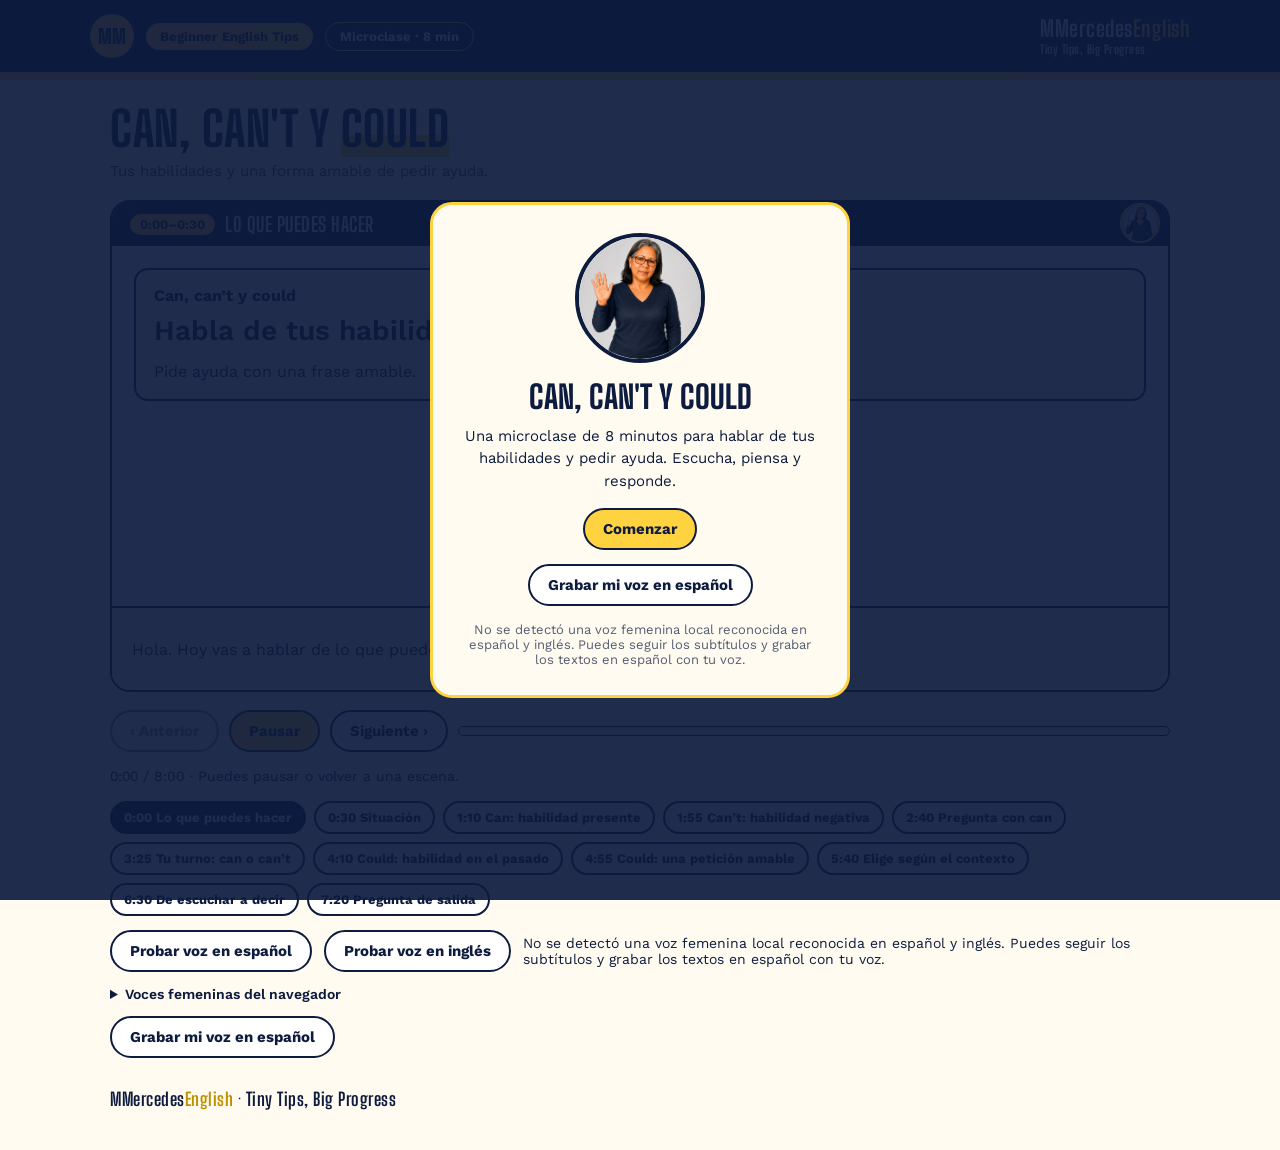
==== commit 531f8a04: "Preferir voces femeninas y habilitar grabaciones en español" ====
--- a/microclase-can-cant-could.html
+++ b/microclase-can-cant-could.html
@@ -179,17 +179,18 @@
 <div class="start" id="start"><div class="start-in">
 <img src="microclase-can-cant-could-avatar.webp" alt="Mercedes, profesora de MMercedesEnglish">
 <h2>Can, can't y could</h2><p>Una microclase de 8 minutos para hablar de tus habilidades y pedir ayuda. Escucha, piensa y responde.</p>
-<button class="main" id="go" type="button">Comenzar</button><div class="nov" id="novoice"></div></div></div>
+<button class="main" id="go" type="button">Comenzar</button><p style="margin-top:14px"><button id="recordStart" type="button">Grabar mi voz en español</button></p><div class="nov" id="novoice"></div></div></div>
 <div class="topbar"><div class="topbar-in"><div class="mm">MM</div><span class="pill">Beginner English Tips</span><span class="pill alt">Microclase · 8 min</span><div class="brand">MMercedes<b>English</b><div class="tagline">Tiny Tips, Big Progress</div></div></div></div>
 <main><h1>Can, can't y <span>could</span></h1><p class="sub">Tus habilidades y una forma amable de pedir ayuda.</p>
 <div class="stage"><div class="avatar-card" id="avatar"><img class="photo" src="microclase-can-cant-could-avatar.webp" alt="Mercedes"></div>
 <div class="screen"><div class="screen-head"><span class="time" id="time"></span><span class="ttl" id="ttl"></span></div><div class="panel" id="panel"></div><div class="caption" id="cap" aria-live="polite" aria-atomic="true"></div></div>
 <div class="controls"><button id="prev" type="button">‹ Anterior</button><button class="main" id="play" type="button">Pausar</button><button id="next" type="button">Siguiente ›</button><div class="bar" role="progressbar" aria-label="Avance de la microclase" aria-valuemin="0" aria-valuemax="480" aria-valuenow="0"><i id="bar"></i></div></div>
 <p class="timing"><span id="elapsed">0:00</span> / 8:00 · Puedes pausar o volver a una escena.</p>
-<nav class="chips" id="chips" aria-label="Escenas"></nav><div class="vbox"><button id="vtest" type="button">Probar voz</button><span id="vstatus" role="status"></span></div>
-<details class="voz"><summary>Cambiar la voz</summary><label>Español <select id="vses"></select></label><label>Inglés <select id="vsen"></select></label></details>
+<nav class="chips" id="chips" aria-label="Escenas"></nav><div class="vbox"><button id="vtest-es" type="button">Probar voz en español</button><button id="vtest" type="button">Probar voz en inglés</button><span id="vstatus" role="status"></span></div>
+<details class="voz"><summary>Voces femeninas del navegador</summary><label>Español <select id="vses"></select></label><label>Inglés <select id="vsen"></select></label><p class="timing">La selección automática reconoce voces femeninas por su nombre. Escúchalas para confirmar cómo suenan en tu dispositivo.</p></details>
+<div class="vbox"><button id="recordOpen" type="button" aria-controls="rec" aria-expanded="false">Grabar mi voz en español</button></div>
 </div>
-<section id="rec" hidden><h2>Modo grabación (solo docente)</h2><p>Graba cada línea con tu voz. Habla con calma y deja un segundo de silencio antes y después. Las grabaciones quedan en este navegador. Al terminar, descarga el archivo .zip.</p><div class="rtop"><strong id="rcount"></strong><button id="rzip" class="main" type="button">Descargar grabaciones (.zip)</button><button id="rclear" type="button">Borrar todas</button></div><div id="rlist"></div></section>
+<section id="rec" hidden aria-labelledby="recTitle"><h2 id="recTitle">Graba tu voz en español</h2><p>Abre una escena y graba cada texto en español. Tu grabación se usará en lugar de la voz del navegador para esa línea. El inglés seguirá con la voz femenina disponible.</p><p>Cada línea indica el tiempo disponible. La grabación se detiene al llegar a ese límite para conservar el ritmo de 8 minutos. Usa Chrome o Edge con permiso de micrófono en una página segura (HTTPS).</p><p>Las grabaciones se guardan en este navegador y dispositivo. Descarga el ZIP como copia; descargarlo no publica los audios.</p><div class="rtop"><strong id="rcount"></strong><button id="rzip" class="main" type="button">Descargar grabaciones (.zip)</button><button id="rclear" type="button">Borrar todas</button><button id="recordClose" type="button">Volver a la microclase</button></div><p id="recordStatus" role="status" aria-live="polite"></p><div id="rlist"></div></section>
 <footer>MMercedes<b>English</b> · Tiny Tips, Big Progress</footer></main>
 <script>
 'use strict';
@@ -201,25 +202,28 @@
 let idx=0, elapsed=0, anchor=0, playing=false, lastCue=-1, complete=false, audioToken=0;
 const fmt=t=>Math.floor(t/60)+':'+String(Math.floor(t%60)).padStart(2,'0');
 function setStatus(text){$('vstatus').textContent=text;}
+// SpeechSynthesisVoice no incluye género; solo elegimos automáticamente nombres reconocidos.
+const FEMALE_VOICE=/\b(sabina|helena|paulina|dalia|elvira|monica|mónica|paloma|lucia|lucía|marisol|camila|salome|salomé|zira|aria|jenny|samantha|karen|ava|allison|susan|serena|moira|tessa|victoria|hazel|nicole|female|mujer)\b/i;
 function pickVoices(){
  for(const lang of ['es','en']){
   const previous=voices[lang];
-  voiceLists[lang]=synth?synth.getVoices().filter(v=>v.localService&&v.lang.toLowerCase().startsWith(lang)).sort((a,b)=>Number(b.lang.toLowerCase()===(lang==='en'?'en-us':'es-mx'))-Number(a.lang.toLowerCase()===(lang==='en'?'en-us':'es-mx'))):[];
+  voiceLists[lang]=synth?synth.getVoices().filter(v=>v.localService&&v.lang.toLowerCase().startsWith(lang)&&FEMALE_VOICE.test(v.name)).sort((a,b)=>Number(b.lang.toLowerCase()===(lang==='en'?'en-us':'es-mx'))-Number(a.lang.toLowerCase()===(lang==='en'?'en-us':'es-mx'))):[];
   voices[lang]=voiceLists[lang].includes(previous)?previous:(voiceLists[lang][0]||null);
   const select=$(lang==='es'?'vses':'vsen');select.replaceChildren();
-  if(!voiceLists[lang].length){const o=document.createElement('option');o.textContent='Sin voz local disponible';select.append(o);select.disabled=true;}
+  if(!voiceLists[lang].length){const o=document.createElement('option');o.textContent='Sin voz femenina local reconocida';select.append(o);select.disabled=true;}
   else{select.disabled=false;voiceLists[lang].forEach((v,i)=>{const o=document.createElement('option');o.value=i;o.textContent=v.name+' ('+v.lang+')';select.append(o);});select.value=voiceLists[lang].indexOf(voices[lang]);}
   select.onchange=()=>{voices[lang]=voiceLists[lang][Number(select.value)];stopAll();};
  }
- const warning=(!voices.es||!voices.en)?'Si faltan voces locales, puedes seguir los subtítulos. El ritmo de la clase se mantiene.':'';
+ const missing=['es','en'].filter(lang=>!voices[lang]).map(lang=>lang==='es'?'español':'inglés');
+ const warning=missing.length?'No se detectó una voz femenina local reconocida en '+missing.join(' y ')+'. Puedes seguir los subtítulos y grabar los textos en español con tu voz.':'';
  $('novoice').textContent=warning;
- setStatus(warning||'Se usarán las voces locales de tu dispositivo.');
+ setStatus(warning||'Voces femeninas seleccionadas: '+voices.es.name+' / '+voices.en.name+'. Tus grabaciones tienen prioridad.');
 }
 function stopAll(){audioToken++;if(synth)synth.cancel();if(curAudio){curAudio.pause();curAudio=null;}if(curURL){URL.revokeObjectURL(curURL);curURL=null;}}
 async function speakCue(c,key){
  stopAll();const ticket=audioToken;
  const blob=await idbGet(key);if(ticket!==audioToken)return;
- if(blob){curURL=URL.createObjectURL(blob);curAudio=new Audio(curURL);curAudio.volume=c.voice==='quiet'?.3:1;curAudio.play().catch(()=>setStatus('No se pudo reproducir la grabación. Sigue el subtítulo.'));return;}
+ if(blob){curURL=URL.createObjectURL(blob);curAudio=new Audio(curURL);curAudio.volume=c.voice==='quiet'?.3:1;setStatus('Escuchas tu grabación.');curAudio.play().catch(()=>setStatus('No se pudo reproducir la grabación. Sigue el subtítulo.'));return;}
  const lang=c.en?'en':'es',text=c.en||c.es;
  if(!text||!synth||!voices[lang])return;
  const u=new SpeechSynthesisUtterance(text);u.voice=voices[lang];u.lang=voices[lang].lang;u.rate=c.rate||(lang==='en'?.85:.95);u.volume=c.voice==='quiet'?.3:1;
@@ -246,13 +250,14 @@
   if(idx===SCENES.length-1){elapsed=duration;playing=false;complete=true;stopAll();paint();$('play').textContent='Repetir';$('cap').textContent='Microclase completa. Repítela cuando quieras.';return;}
   elapsed-=duration;anchor+=duration*1000;idx++;stopAll();drawScene();
  }paint();}
-function jump(i){stopAll();idx=i;elapsed=0;complete=false;anchor=performance.now();playing=true;$('start').classList.add('hide');$('play').textContent='Pausar';drawScene();paint();}
+function jump(i){if(recording.key||recording.requesting||recording.saving){recorderStatus('Termina de grabar este texto antes de reproducir la clase.');return;}stopAll();idx=i;elapsed=0;complete=false;anchor=performance.now();playing=true;$('start').classList.add('hide');$('play').textContent='Pausar';drawScene();paint();}
 function pause(){update();if(!playing)return;playing=false;stopAll();$('play').textContent='Continuar';}
 SCENES.forEach((s,k)=>{const b=document.createElement('button');b.type='button';b.className='chip';b.textContent=fmt(s.start)+' '+s.ttl;b.onclick=()=>jump(k);$('chips').append(b);});
 $('go').onclick=()=>jump(0);
-$('play').onclick=()=>{if(complete){jump(0);return;}if(playing){pause();return;}playing=true;anchor=performance.now()-elapsed*1000;lastCue=-1;$('play').textContent='Pausar';paint();};
+$('play').onclick=()=>{if(recording.key||recording.requesting||recording.saving){recorderStatus('Termina de grabar este texto antes de reproducir la clase.');return;}if(complete){jump(0);return;}if(playing){pause();return;}playing=true;anchor=performance.now()-elapsed*1000;lastCue=-1;$('play').textContent='Pausar';paint();};
 $('prev').onclick=()=>jump(Math.max(0,idx-1));$('next').onclick=()=>jump(Math.min(SCENES.length-1,idx+1));
-$('vtest').onclick=()=>{pause();setStatus('La clase está pausada mientras pruebas la voz.');const lang=voices.en?'en':'es';speakCue({[lang]:lang==='en'?'Could you help me, please?':'Hola, esta es la voz en español.'},'voice-test');};
+$('vtest').onclick=()=>{if(recording.key||recording.requesting||recording.saving)return;pause();stopAll();setStatus(voices.en?'Prueba de la voz femenina en inglés.':'No hay una voz femenina local reconocida en inglés.');speakCue({en:'Could you help me, please?'},'voice-test-en');};
+$('vtest-es').onclick=()=>{if(recording.key||recording.requesting||recording.saving)return;pause();stopAll();setStatus(voices.es?'Prueba de la voz femenina en español.':'No hay una voz femenina local reconocida en español. Puedes grabar tu propia voz.');speakCue({es:'Hola, esta es la voz en español.'},'voice-test-es');};
 if(synth){synth.addEventListener('voiceschanged',pickVoices);}pickVoices();drawScene();paint();setInterval(update,100);
 window.addEventListener('pagehide',stopAll);
 function openDb(){
@@ -271,8 +276,8 @@
   return new Promise(res=>{ try{ const q=d.transaction('clips').objectStore('clips').get(key); q.onsuccess=()=>res(q.result||null); q.onerror=()=>res(null); }catch(e){ res(null); } });
 }
 async function idbPut(key,blob){
-  const d=await openDb(); if(!d) return;
-  return new Promise(res=>{ try{ const t=d.transaction('clips','readwrite'); t.objectStore('clips').put(blob,key); t.oncomplete=()=>res(); t.onerror=()=>res(); t.onabort=()=>res(); }catch(e){ res(); } });
+  const d=await openDb(); if(!d) throw new Error('No hay almacenamiento local disponible.');
+  return new Promise((res,rej)=>{ try{ const t=d.transaction('clips','readwrite'); t.objectStore('clips').put(blob,key); t.oncomplete=()=>res(); t.onerror=()=>rej(t.error); t.onabort=()=>rej(t.error); }catch(e){ rej(e); } });
 }
 async function idbDel(key){
   const d=await openDb(); if(!d) return;
@@ -308,56 +313,83 @@
   return new Blob([...parts,...cparts,end],{type:'application/zip'});
 }
 function allLines(){
-  const L=[];
+  const lines=[];
   SCENES.forEach((sc,i)=>sc.steps.forEach((st,j)=>{
-    if(st.es) L.push({key:i+'-'+j+'-es',lang:'es',text:st.es,scene:sc.time+' '+sc.ttl});
-    if(st.en) L.push({key:i+'-'+j+'-en',lang:'en',text:st.en,scene:sc.time+' '+sc.ttl});
+    if(st.es) lines.push({key:st.key,lang:'es',text:st.es,scene:sc.time+' '+sc.ttl,maxSeconds:(sc.steps[j+1]?.at??sc.duration)-st.at});
   }));
-  return L;
+  return lines;
 }
 function extOf(type){ return /mp4/.test(type)?'m4a':/ogg/.test(type)?'ogg':/wav/.test(type)?'wav':'webm'; }
+let recorderReady=false,recorderLoading=null;
+const recording={mr:null,stream:null,timer:null,key:null,saving:false,requesting:false,audio:null,url:null};
+function releaseMicrophone(){if(recording.stream){recording.stream.getTracks().forEach(t=>t.stop());recording.stream=null;}}
+function stopPreview(){if(recording.audio){recording.audio.pause();recording.audio=null;}if(recording.url){URL.revokeObjectURL(recording.url);recording.url=null;}}
+function recorderStatus(text){$('recordStatus').textContent=text;}
+function closeRecorder(){
+  if(recording.mr?.state==='recording')recording.mr.stop();
+  releaseMicrophone();stopPreview();$('rec').hidden=true;$('recordOpen').setAttribute('aria-expanded','false');$('recordOpen').focus();
+}
 async function setupRecorder(){
-  const box=$('rec'); box.hidden=false; $('start').classList.add('hide'); box.scrollIntoView();
-  const lines=allLines(), have=await idbAll();
-  let stream=null, mr=null, chunks=[], recKey=null, audio=null;
-  const list=$('rlist');
-  const count=()=>{ $('rcount').textContent=Object.keys(have).filter(k=>lines.some(l=>l.key===k)).length+' de '+lines.length+' líneas grabadas'; };
-  let lastScene=null, det=null;
+  pause();stopAll();$('rec').hidden=false;$('start').classList.add('hide');$('recordOpen').setAttribute('aria-expanded','true');$('rec').scrollIntoView({behavior:'auto'});
+  if(recorderReady)return;
+  if(recorderLoading)return recorderLoading;
+  recorderLoading=initializeRecorder();
+  try{await recorderLoading;}finally{recorderLoading=null;}
+}
+async function initializeRecorder(){
+  const lines=allLines(),have=await idbAll(),list=$('rlist'),painters=[];
+  const busy=()=>!!recording.key||recording.saving||recording.requesting;
+  const paintAll=()=>{painters.forEach(f=>f());$('rzip').disabled=busy();$('rclear').disabled=busy();$('rcount').textContent=lines.filter(l=>have[l.key]).length+' de '+lines.length+' textos en español grabados';};
+  let lastScene=null,det=null;
   lines.forEach(l=>{
-    if(l.scene!==lastScene){ det=document.createElement('details'); const sm=document.createElement('summary'); sm.textContent=l.scene; det.appendChild(sm); list.appendChild(det); lastScene=l.scene; }
-    const row=document.createElement('div'); row.className='rrow';
-    const t=document.createElement('div'); t.className='rt'; t.innerHTML=(l.lang==='en'?'<b>EN</b> ':'<b>ES</b> ')+'<i></i>'; t.querySelector('i').textContent=l.text;
-    const b=document.createElement('div'); b.className='rb';
-    const st=document.createElement('span'); st.className='ok';
-    const bRec=document.createElement('button'); bRec.type='button';
-    const bPlay=document.createElement('button'); bPlay.type='button'; bPlay.textContent='Escuchar';
-    const bDel=document.createElement('button'); bDel.type='button'; bDel.textContent='Borrar';
-    const paint=()=>{ const ok=!!have[l.key]; st.textContent=ok?'✓ grabada':''; bRec.textContent=recKey===l.key?'Detener':(ok?'Regrabar':'Grabar'); bPlay.disabled=!ok; bDel.disabled=!ok; row.classList.toggle('rec',recKey===l.key); };
-    bRec.onclick=async()=>{
-      if(recKey===l.key){ mr.stop(); return; }
-      if(recKey){ return; }
-      try{ stream=stream||await navigator.mediaDevices.getUserMedia({audio:true}); }catch(e){ alert('No se pudo usar el micrófono. Permite el acceso y vuelve a intentar.'); return; }
-      const mime=['audio/webm;codecs=opus','audio/mp4'].find(m=>window.MediaRecorder&&MediaRecorder.isTypeSupported(m));
-      mr=new MediaRecorder(stream, mime?{mimeType:mime}:{}); chunks=[]; recKey=l.key;
-      mr.ondataavailable=e=>{ if(e.data&&e.data.size) chunks.push(e.data); };
-      mr.onstop=async()=>{ const blob=new Blob(chunks,{type:mr.mimeType||'audio/webm'}); recKey=null; have[l.key]=blob; paint(); count(); try{ await idbPut(l.key,blob); }catch(e){} };
-      mr.start(); paint();
+    if(l.scene!==lastScene){det=document.createElement('details');const sm=document.createElement('summary');sm.textContent=l.scene;det.append(sm);list.append(det);lastScene=l.scene;}
+    const row=document.createElement('div');row.className='rrow';row.dataset.key=l.key;
+    const t=document.createElement('div');t.className='rt';const phrase=document.createElement('p');phrase.textContent=l.text;const limit=document.createElement('small');limit.textContent='Tiempo disponible: '+l.maxSeconds+' s';t.append(phrase,limit);
+    const controls=document.createElement('div');controls.className='rb';const status=document.createElement('span');status.className='ok';
+    const rec=document.createElement('button'),play=document.createElement('button'),del=document.createElement('button');
+    [rec,play,del].forEach(b=>b.type='button');play.textContent='Escuchar';del.textContent='Borrar';
+    const paint=()=>{const saved=!!have[l.key],active=recording.key===l.key;status.textContent=saved?'✓ guardada':'';rec.textContent=active?'Detener':saved?'Regrabar':'Grabar';rec.disabled=busy()&&!active;play.disabled=!saved||busy();del.disabled=!saved||busy();row.classList.toggle('rec',active);};painters.push(paint);
+    rec.onclick=async()=>{
+      if(recording.key===l.key){if(recording.mr?.state==='recording')recording.mr.stop();return;}
+      if(busy())return;
+      if(!window.isSecureContext||!navigator.mediaDevices?.getUserMedia||!window.MediaRecorder){recorderStatus('Este navegador no permite grabar aquí. Abre la página en Chrome o Edge con HTTPS y permiso de micrófono.');return;}
+      recording.requesting=true;paintAll();
+      try{
+        if(!await openDb())throw new Error('storage');
+        const stream=await navigator.mediaDevices.getUserMedia({audio:true});
+        if($('rec').hidden){stream.getTracks().forEach(t=>t.stop());return;}
+        recording.stream=stream;stopPreview();
+        const mime=['audio/webm;codecs=opus','audio/mp4'].find(m=>MediaRecorder.isTypeSupported(m));
+        const mr=new MediaRecorder(stream,mime?{mimeType:mime}:{}),chunks=[];recording.mr=mr;recording.key=l.key;
+        mr.ondataavailable=e=>{if(e.data?.size)chunks.push(e.data);};
+        mr.onstop=async()=>{
+          clearTimeout(recording.timer);releaseMicrophone();recording.key=null;recording.saving=true;paintAll();
+          try{const blob=new Blob(chunks,{type:mr.mimeType||'audio/webm'});if(!blob.size)throw new Error('empty');await idbPut(l.key,blob);have[l.key]=blob;recorderStatus('Texto guardado. Al reproducir esta línea se escuchará tu voz.');}
+          catch(e){recorderStatus('No se pudo guardar este texto. Revisa el almacenamiento del navegador y vuelve a grabarlo.');}
+          finally{recording.saving=false;recording.mr=null;paintAll();}
+        };
+        mr.onerror=()=>{recorderStatus('La grabación falló. Revisa el micrófono y vuelve a intentar.');if(mr.state==='recording')mr.stop();else{releaseMicrophone();recording.key=null;paintAll();}};
+        mr.start();recording.timer=setTimeout(()=>{if(mr.state==='recording')mr.stop();},l.maxSeconds*1000);
+        recorderStatus('Grabando. Tienes hasta '+l.maxSeconds+' segundos para este texto.');
+      }catch(e){releaseMicrophone();recording.key=null;recorderStatus(e.message==='storage'?'No se puede guardar audio en este navegador. Habilita el almacenamiento local.':'No se pudo usar el micrófono. Permite el acceso y vuelve a intentar.');}
+      finally{recording.requesting=false;paintAll();}
     };
-    bPlay.onclick=()=>{ if(audio){ audio.pause(); } audio=new Audio(URL.createObjectURL(have[l.key])); audio.play(); };
-    bDel.onclick=async()=>{ delete have[l.key]; paint(); count(); try{ await idbDel(l.key); }catch(e){} };
-    b.append(st,bRec,bPlay,bDel); row.append(t,b); det.appendChild(row); paint();
+    play.onclick=()=>{stopPreview();recording.url=URL.createObjectURL(have[l.key]);const audio=new Audio(recording.url);recording.audio=audio;audio.onended=stopPreview;audio.onerror=()=>{stopPreview();recorderStatus('No se pudo escuchar esta grabación.');};audio.play().catch(()=>{stopPreview();recorderStatus('No se pudo escuchar esta grabación.');});};
+    del.onclick=async()=>{stopPreview();await idbDel(l.key);delete have[l.key];paintAll();recorderStatus('Grabación borrada. Esta línea volverá a usar la voz femenina disponible.');};
+    controls.append(status,rec,play,del);row.append(t,controls);det.append(row);
   });
-  count();
   $('rzip').onclick=async()=>{
-    const keys=Object.keys(have); if(!keys.length){ alert('Aún no hay grabaciones.'); return; }
-    const files=[], man={};
-    for(const k of keys){ const name=k+'.'+extOf(have[k].type); man[k]=name; files.push({name,data:new Uint8Array(await have[k].arrayBuffer())}); }
-    files.push({name:'manifest.json',data:new TextEncoder().encode(JSON.stringify(man,null,1))});
-    const url=URL.createObjectURL(makeZip(files)); const a=document.createElement('a'); a.href=url; a.download='voz-'+SLUG+'.zip'; document.body.appendChild(a); a.click(); a.remove();
+    const selected=lines.filter(l=>have[l.key]);if(!selected.length){recorderStatus('Aún no hay textos grabados para descargar.');return;}
+    const files=[],manifest={};
+    for(const l of selected){const name=l.key+'.'+extOf(have[l.key].type);manifest[l.key]=name;files.push({name,data:new Uint8Array(await have[l.key].arrayBuffer())});}
+    files.push({name:'manifest.json',data:new TextEncoder().encode(JSON.stringify(manifest,null,1))});
+    const url=URL.createObjectURL(makeZip(files)),a=document.createElement('a');a.href=url;a.download='voz-es-'+SLUG+'.zip';document.body.append(a);a.click();a.remove();setTimeout(()=>URL.revokeObjectURL(url),60000);recorderStatus('ZIP preparado con tus grabaciones en español y el manifiesto.');
   };
-  $('rclear').onclick=async()=>{ if(!confirm('¿Borrar todas las grabaciones de este navegador?')) return; for(const k of Object.keys(have)){ await idbDel(k); delete have[k]; } list.innerHTML=''; location.reload(); };
-}
-
+  $('rclear').onclick=async()=>{if(!confirm('¿Borrar todas tus grabaciones en español de este navegador?'))return;stopPreview();for(const l of lines){if(have[l.key])await idbDel(l.key);delete have[l.key];}paintAll();recorderStatus('Grabaciones borradas.');};
+  paintAll();recorderReady=true;
+}
+$('recordOpen').onclick=setupRecorder;$('recordStart').onclick=setupRecorder;$('recordClose').onclick=closeRecorder;
+window.addEventListener('pagehide',()=>{clearTimeout(recording.timer);releaseMicrophone();stopPreview();});
 if(location.hash.toLowerCase()==='#grabar'){setupRecorder();}
 </script><!-- Embedded font licenses (SIL Open Font License):
 Google Inc.
